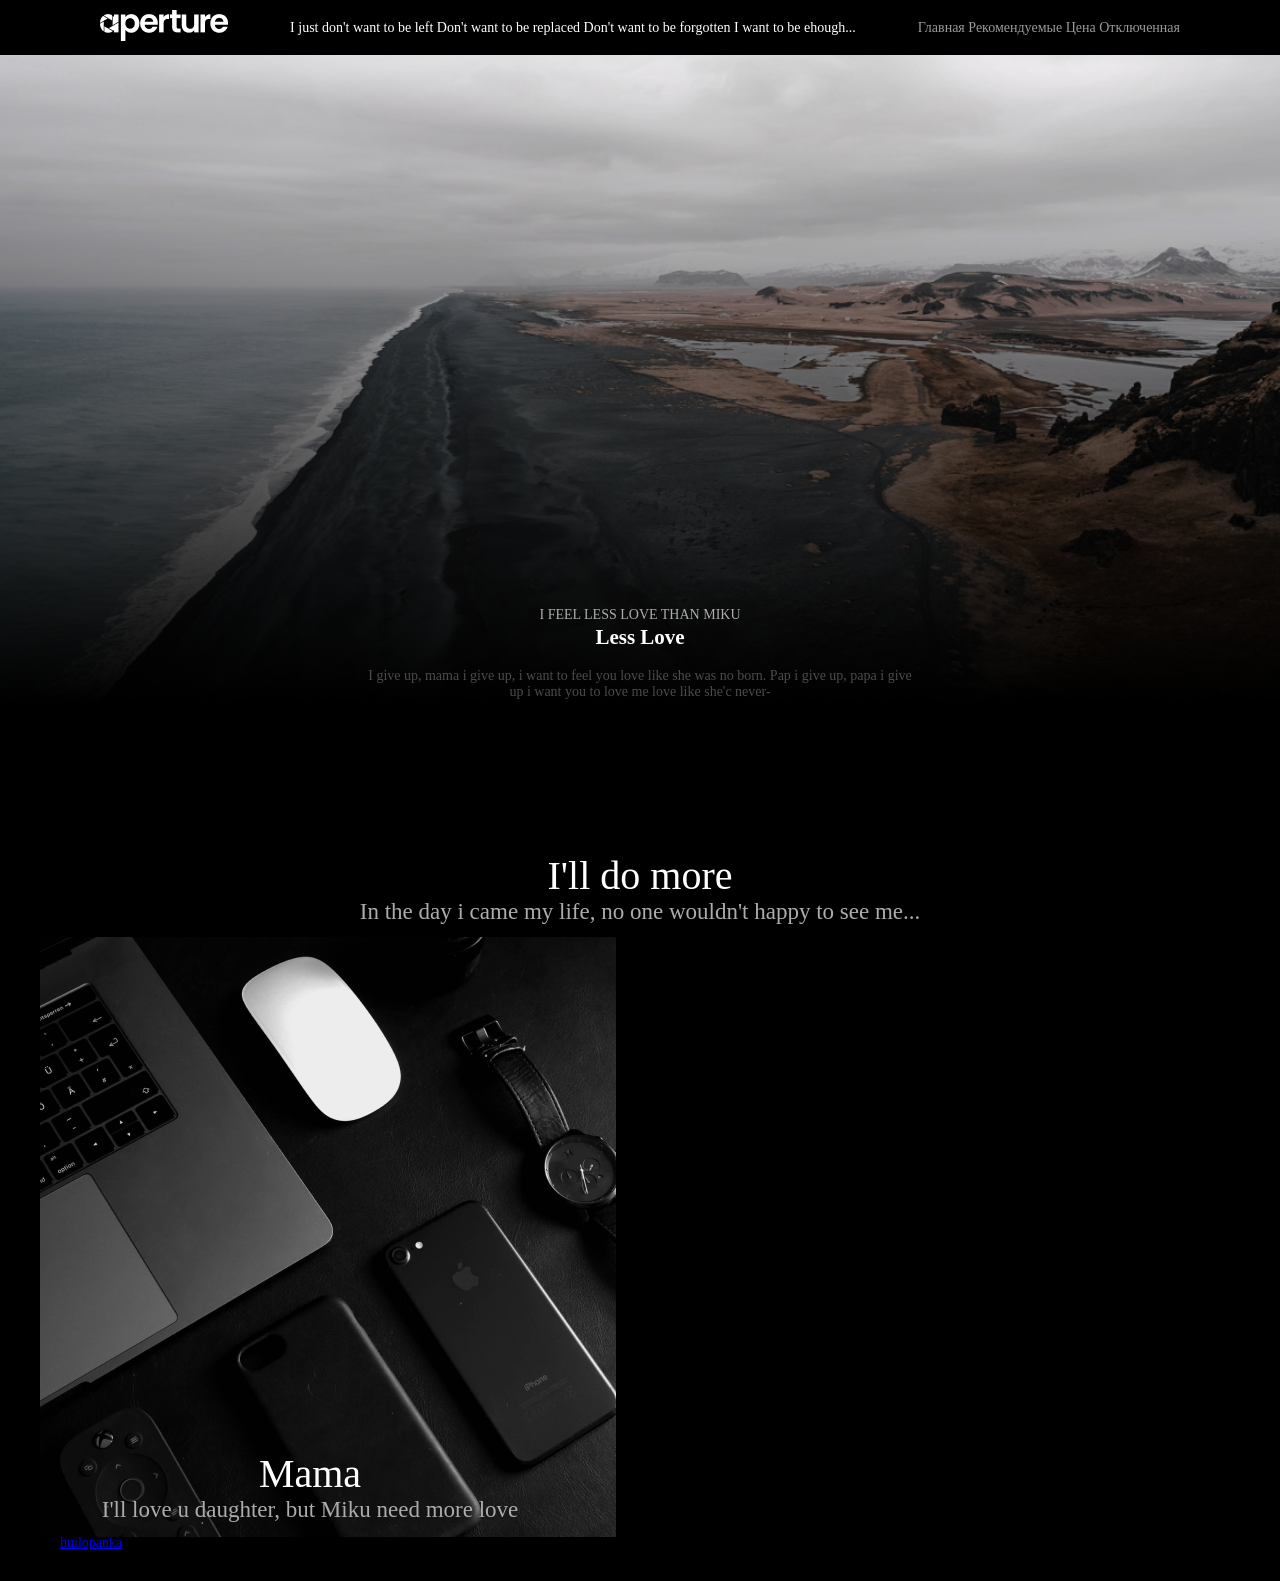
==== Zhopa-main/index.html @ f6ad0d55 "RTTTT куча скучной работы" ====
<!DOCTYPE html>
<html lang="en">
<head>
    <meta charset="UTF-8">
    <meta name="viewport" content="width=device-width, initial-scale=1.0">
    <!-- style -->
    <link rel="stylesheet" href="styles/style.css">    
    <!-- /*шрифты -->
    <link rel="preconnect" href="https://fonts.googleapis.com">
<link rel="preconnect" href="https://fonts.gstatic.com" crossorigin>
<link href="https://fonts.googleapis.com/css2?family=Poppins:ital,wght@0,100;0,200;0,300;0,400;0,500;0,600;0,700;0,800;0,900;1,100;1,200;1,300;1,400;1,500;1,600;1,700;1,800;1,900&display=swap" rel="stylesheet">
    <title>Document</title>
</head>
<body>
    <header class="header">
    <div class="container">
           <nav class="navbar navbar-expand-lg bg-body-tertiary">
    <a class="navbar-brand" href="#">   
        <img src="img/logo.png" alt="">
    </a>
    I just don't want to be left
    Don't want to be replaced
    Don't want to be forgotten
    I want to be ehough...
    <div class="collapse navbar-collapse" id="navbarNavAltMarkup">
      <div class="navbar-nav">
        <a class="nav-link active" aria-current="page" href="#">Главная</a>
        <a class="nav-link" href="#">Рекомендуемые</a>
        <a class="nav-link" href="#">Цена</a>
        <a class="nav-link disabled">Отключенная</a>
      </div>
    </div>

</nav>
    </div>
       

    </header>
    <main class="main">
        <section class="BLOCK_1">
            <div class="container">
                <div class="BLOCK_1_inner">
                    <h3 class="BLOCK_1_profession">I feel less love than Miku</h3>
                    <h1 class="BLOCK_1_main">Less Love</h1>
                    <p class="BLOCK_1_text">I give up, mama i give up, i want to feel you love like she was no born. Pap i give up, papa i give up i want you to love me love like she'c never- </p>
                </div>
            </div>
        </section>
        <section class="BLOCK_2">
            <div class="container">
                <div class="BLOCK_2_inner">
                    <h3 class="BLOCK_2_title">I'll do more</h3>
                    <p class="BLOCK_2_text">In the day i came my life, no one wouldn't happy to see me...</p>
                    <img class="BLOCK_2_back" src="img/block-2.1.png" alt="">
                    <div class="BLOCK_2_cards">
                        <div class="BLOCK_2_card_inner1">
                           <h5 class="BLOCK_2_title">Mama</h5>
                           <p class="BLOCK_2_text">I'll love u daughter, but Miku need more love</p>
                           <a href="BLOCK_2_link">huilopanka</a>
                        </div>
                    </div>
                </div>
            </div>
        </section>
    </main>
    <div class="container"></div>
    <footer class="footer"></footer>

<!-- You hate me 'cause I'm different
I know you're watching me
You hate me for the way I look
You won't leave me alone

I feel you watching me somewhere beyond my blurry sight
What did I ever do to you
You won't leave me alone
    
"You look disgusting"
Okay okay
You hurt me each day
Just okay okay

"No one will love you"
Just okay okay
You won't lay hands on me
Anymore no more

Now I have your hands
Scumbag now I have your hands
I don't want to see you in my head anymore
Now I have your hands
Scumbag now I have your hands
Cold hands that I call my own

Now I have your hands
Scumbag now I have your hands
I don't want to feel your eyes on me anymore
Now I have your hands
Scumbag now I have your hands
Now I can touch everything
Till these hands rot away

I'll need his eyes too
Say okay
Okay

You'll need to hide him
Say okay
Okay

Never say my name
Say okay
Okay

Make up a story
Say okay
Okay

You hated the way I looked
You can't hurt me again
You made me hate my reflection
You can't hurt me again
I still feel you watching me
From somewhere now that you're gone
Why am I still scared even though
You can't hurt me again

Now I have your eyes
Scumbag now I have your eyes
Don't care if your eyes let me see behind that door
Now I have your eyes
Scumbag now I have your eyes
Dead eyes that I call my own

Now I have your eyes
Scumbag now I have your eyes
I don't want to see you standing there anymore
Now I have your eyes
Scumbag now I have your eyes
Now I can see everything
Till these eyes rot away

I should feel fine now
I won't cry no more
But why can't I stop looking back
I feel your eyes everywhere I go

Don't call me again
Say okay
Okay

Forget I was there
Say okay
Okay

Don't mention my name
Say okay
Okay

Keep up the story
Say okay
Okay

I can't move our hands
Your hands rotting on my bed
I'm afraid of what is breathing behind that door
Are you watching me
Your eyes rotting in my head
I need to face what I've done
Before I die of thirst -->


</body>
</html>
---- Zhopa-main/styles/style.css ----
body
{
    color: #fff;
    background-color: #000000;
    margin: 0;
    font-size: 14px;
}

h1, h2, h3, h4, h5, h6
{
  margin:  0;
}

p 
{
    margin: 0 0 10px 0;
}

.container{
    width: 100%;
    max-width: 1200px;
    margin: 0 auto;
    
}

/* .bg-body-tertiary {
    --bs-bg-opacity: 1;
    background-color: rgba(var(--bs-black), var(--bs-black)) !important;
} */

.nav-link{
    color: #ffffff !important;
    text-decoration: none;
    opacity: 0.6;
    font-weight: 500;
}

.nav-link.hover{
    opacity: 0.9;
    font-weight: 600;
}

.navbar-nav{
    
}

.navbar{
    display: flex;
    justify-content: space-between;
    align-items: center;
    margin: 0 20px;
    padding: 10px 40px;
}

.BLOCK_1 {
    background: url(/img/backgraund.png);
    background-repeat: no-repeat;
    background-position: center;
    background-size: cover;
    height: 800px;
}

.BLOCK_1_inner {
    text-align: center;
    max-width: 560px;
    margin: 0 auto;
    padding-top: 550px;
}

.BLOCK_1_profession {
    font-weight: 400;
    font-size: 14px;
    line-height: 20px;
    text-transform: uppercase;
    color: #acacac;
}

.BLOCK_1_name {
    font-weight: 380;
    font-size: 54px;
    line-height: 59px;
    color: #ffffff;
}
.BLOCK_1_text {
     padding-top: 18px;
     color: #4b4b4b;
}

.BLOCK_2_card {
    position: relative;
}

.BLOCK_2_cards {
    position: relative;
    margin-top: 40px;
}

.BLOCK_2_card_inner1 {
    position: absolute;
    bottom: 30px;
    width: 500px;
    left: 20px;
}

.BLOCK_2_title {
    font-size: 40px;
    line-height: 42px;
    font-weight: 400;
    text-align: center;
}

.BLOCK_2_text {
    font-size: 23px;
    text-align: center;
    line-height: 30px;
    color: #acacac;
    
}
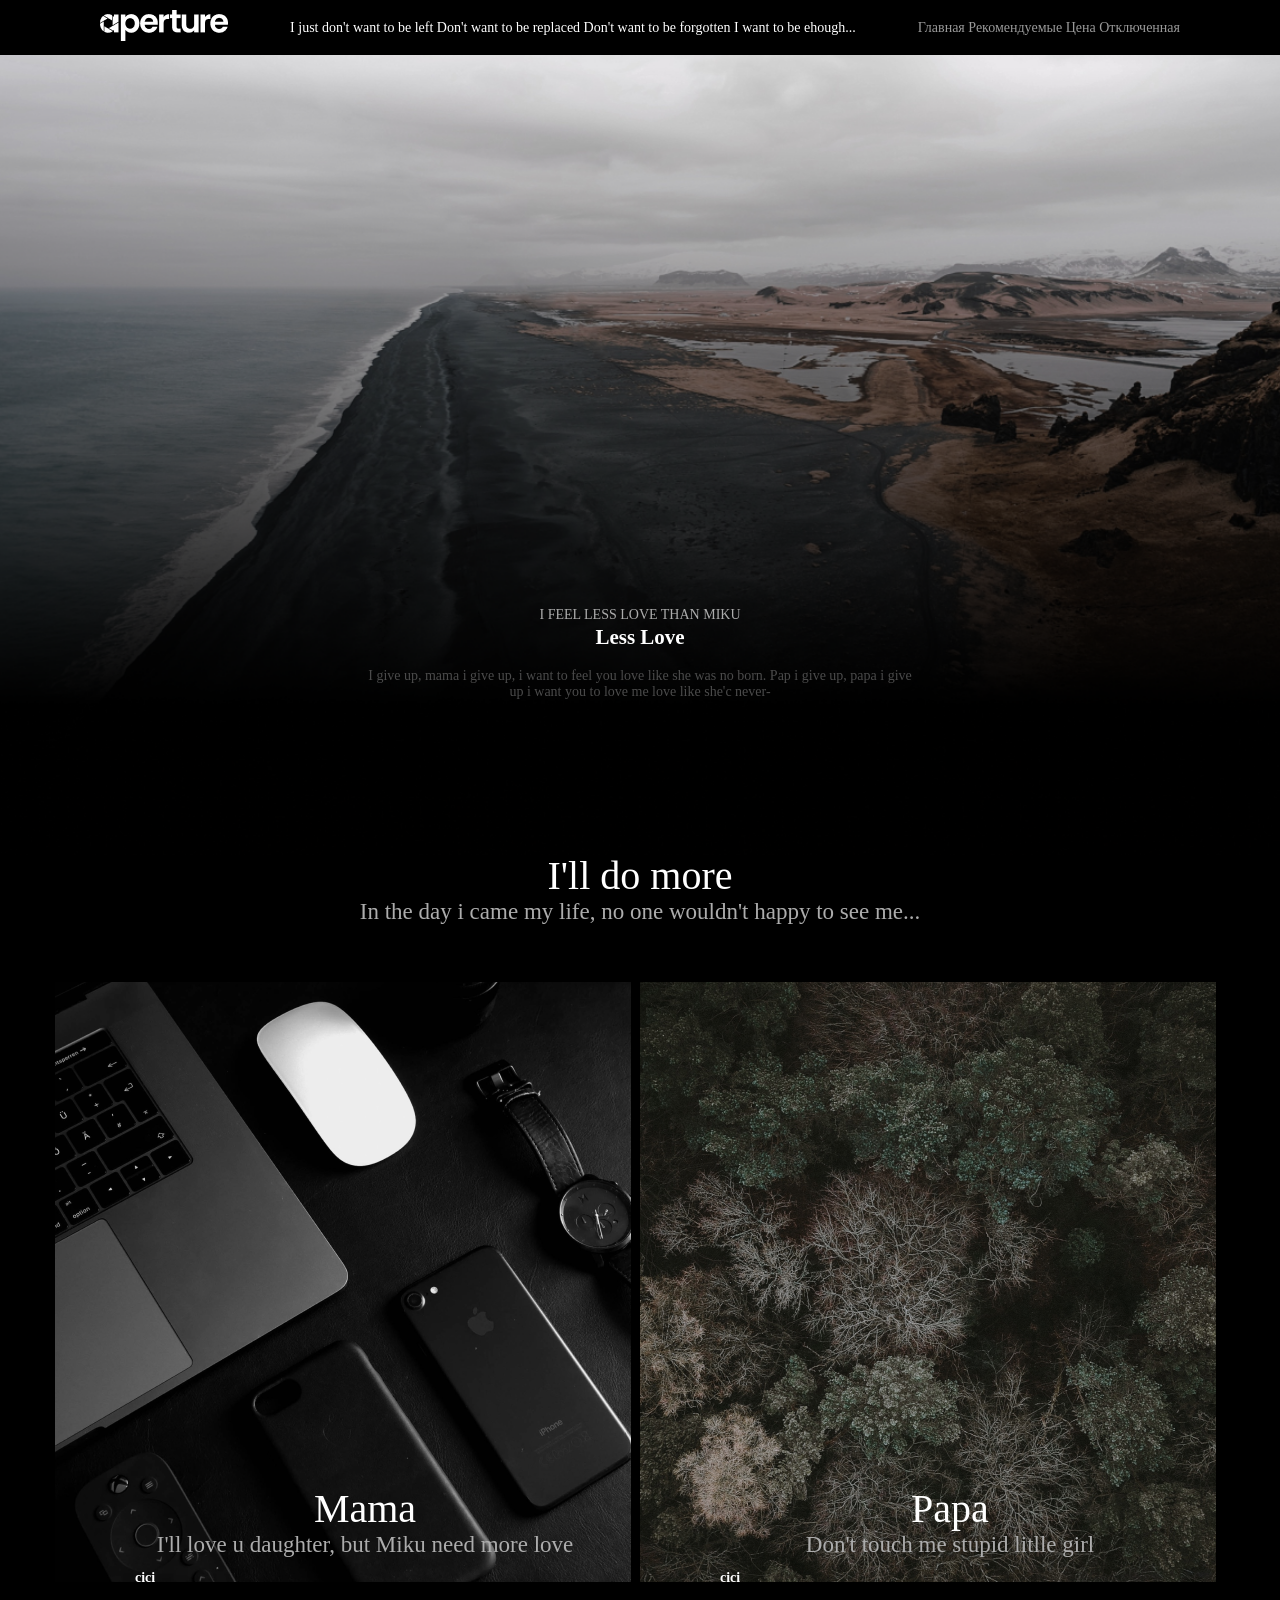
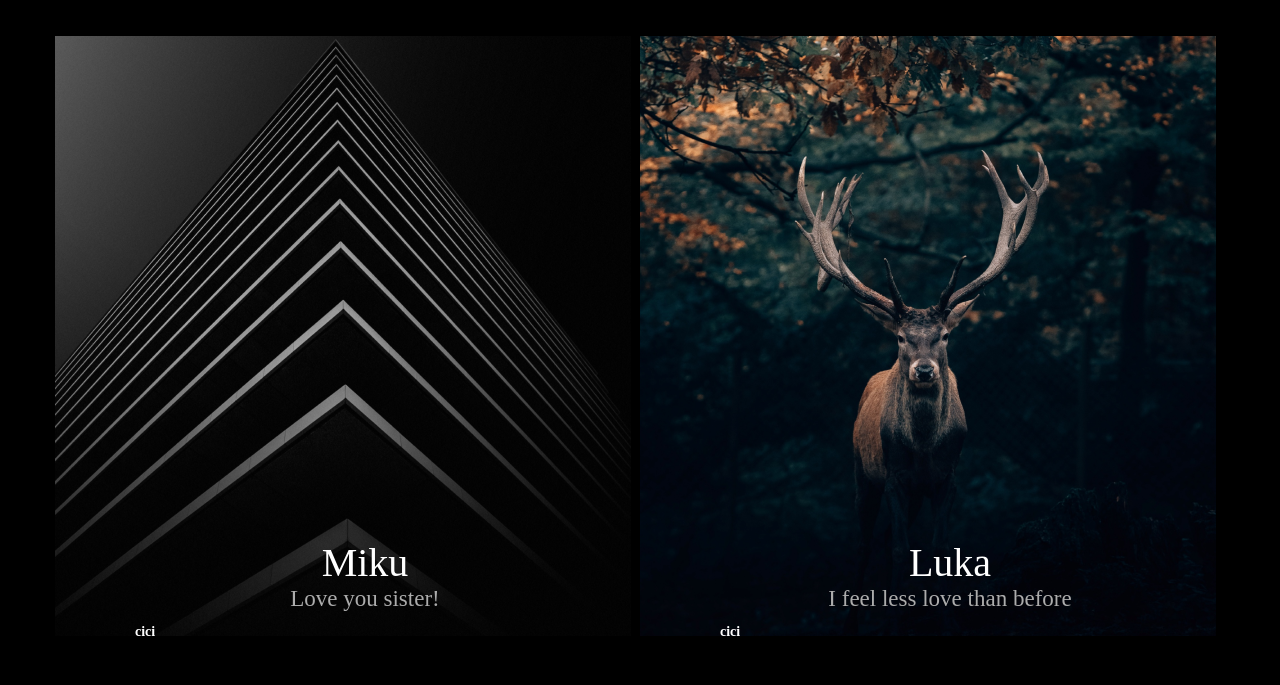
==== commit c7353115: "Add files via upload" ====
--- a/Zhopa-main/index.html
+++ b/Zhopa-main/index.html
@@ -51,17 +51,43 @@
                 <div class="BLOCK_2_inner">
                     <h3 class="BLOCK_2_title">I'll do more</h3>
                     <p class="BLOCK_2_text">In the day i came my life, no one wouldn't happy to see me...</p>
-                    <img class="BLOCK_2_back" src="img/block-2.1.png" alt="">
                     <div class="BLOCK_2_cards">
+                        <div class="BLOCK_2_card">
+                            <img class="BLOCK_2_back" src="img/block-2.1.png" alt="">
                         <div class="BLOCK_2_card_inner1">
                            <h5 class="BLOCK_2_title">Mama</h5>
                            <p class="BLOCK_2_text">I'll love u daughter, but Miku need more love</p>
-                           <a href="BLOCK_2_link">huilopanka</a>
+                           <a class="BLOCK_2_link" href="#">cici</a>
+                        </div>
+                        </div>
+                        <div class="BLOCK_2_card">
+                            <img class="BLOCK_2_back" src="img/block-2.3.png" alt="">
+                        <div class="BLOCK_2_card_inner1">
+                           <h5 class="BLOCK_2_title">Papa</h5>
+                           <p class="BLOCK_2_text">Don't touch me stupid litlle girl</p>
+                           <a class="BLOCK_2_link" href="#">cici</a>
+                        </div>
+                        </div>
+                        <div class="BLOCK_2_card">
+                            <img class="BLOCK_2_back" src="img/block-2.2.png" alt="">
+                        <div class="BLOCK_2_card_inner1">
+                           <h5 class="BLOCK_2_title">Miku</h5>
+                           <p class="BLOCK_2_text">Love you sister!</p>
+                           <a class="BLOCK_2_link" href="#">cici</a>
+                        </div>
+                        </div>
+                        <div class="BLOCK_2_card">
+                            <img class="BLOCK_2_back" src="img/block-2.4.png" alt="">
+                        <div class="BLOCK_2_card_inner1">
+                           <h5 class="BLOCK_2_title">Luka</h5>
+                           <p class="BLOCK_2_text">I feel less love than before</p>
+                           <a class="BLOCK_2_link" href="#">cici</a>
+                        </div>
                         </div>
                     </div>
-                </div>
             </div>
         </section>
+        
     </main>
     <div class="container"></div>
     <footer class="footer"></footer>
--- a/Zhopa-main/styles/style.css
+++ b/Zhopa-main/styles/style.css
@@ -88,18 +88,23 @@
 
 .BLOCK_2_card {
     position: relative;
+    padding-bottom: 30px;
 }
 
 .BLOCK_2_cards {
-    position: relative;
+    
+    display: grid;
     margin-top: 40px;
+    grid-template-columns: repeat(2, 1fr);
+    padding: 15px;
+    gap: 20px 0;
 }
 
 .BLOCK_2_card_inner1 {
     position: absolute;
     bottom: 30px;
     width: 500px;
-    left: 20px;
+    left: 60px;
 }
 
 .BLOCK_2_title {
@@ -115,4 +120,35 @@
     line-height: 30px;
     color: #acacac;
     
+}
+
+.BLOCK_2_card_title {
+    font-weight: 400;
+    font-size: 14px;
+    line-height: 20px;
+    letter-spacing: 2px;
+    text-transform: uppercase;
+}
+
+.BLOCK_2_info_text {
+    margin-top: 10px;
+    font-weight: 400;
+    font-size: 14px;
+    line-height: 20px;
+    color: #e6e6e6;
+    margin-bottom: 26px;
+}
+
+.BLOCK_2_link {
+    text-decoration: none;
+    color: #ffffff;
+    font-size: 14px;
+    font-weight: 600;
+    padding: 15px 20px;
+}
+
+.BLOCK_2_link:hover {
+    color: #000000;
+    background-color: #fff;
+    border-radius: 10px;
 }
